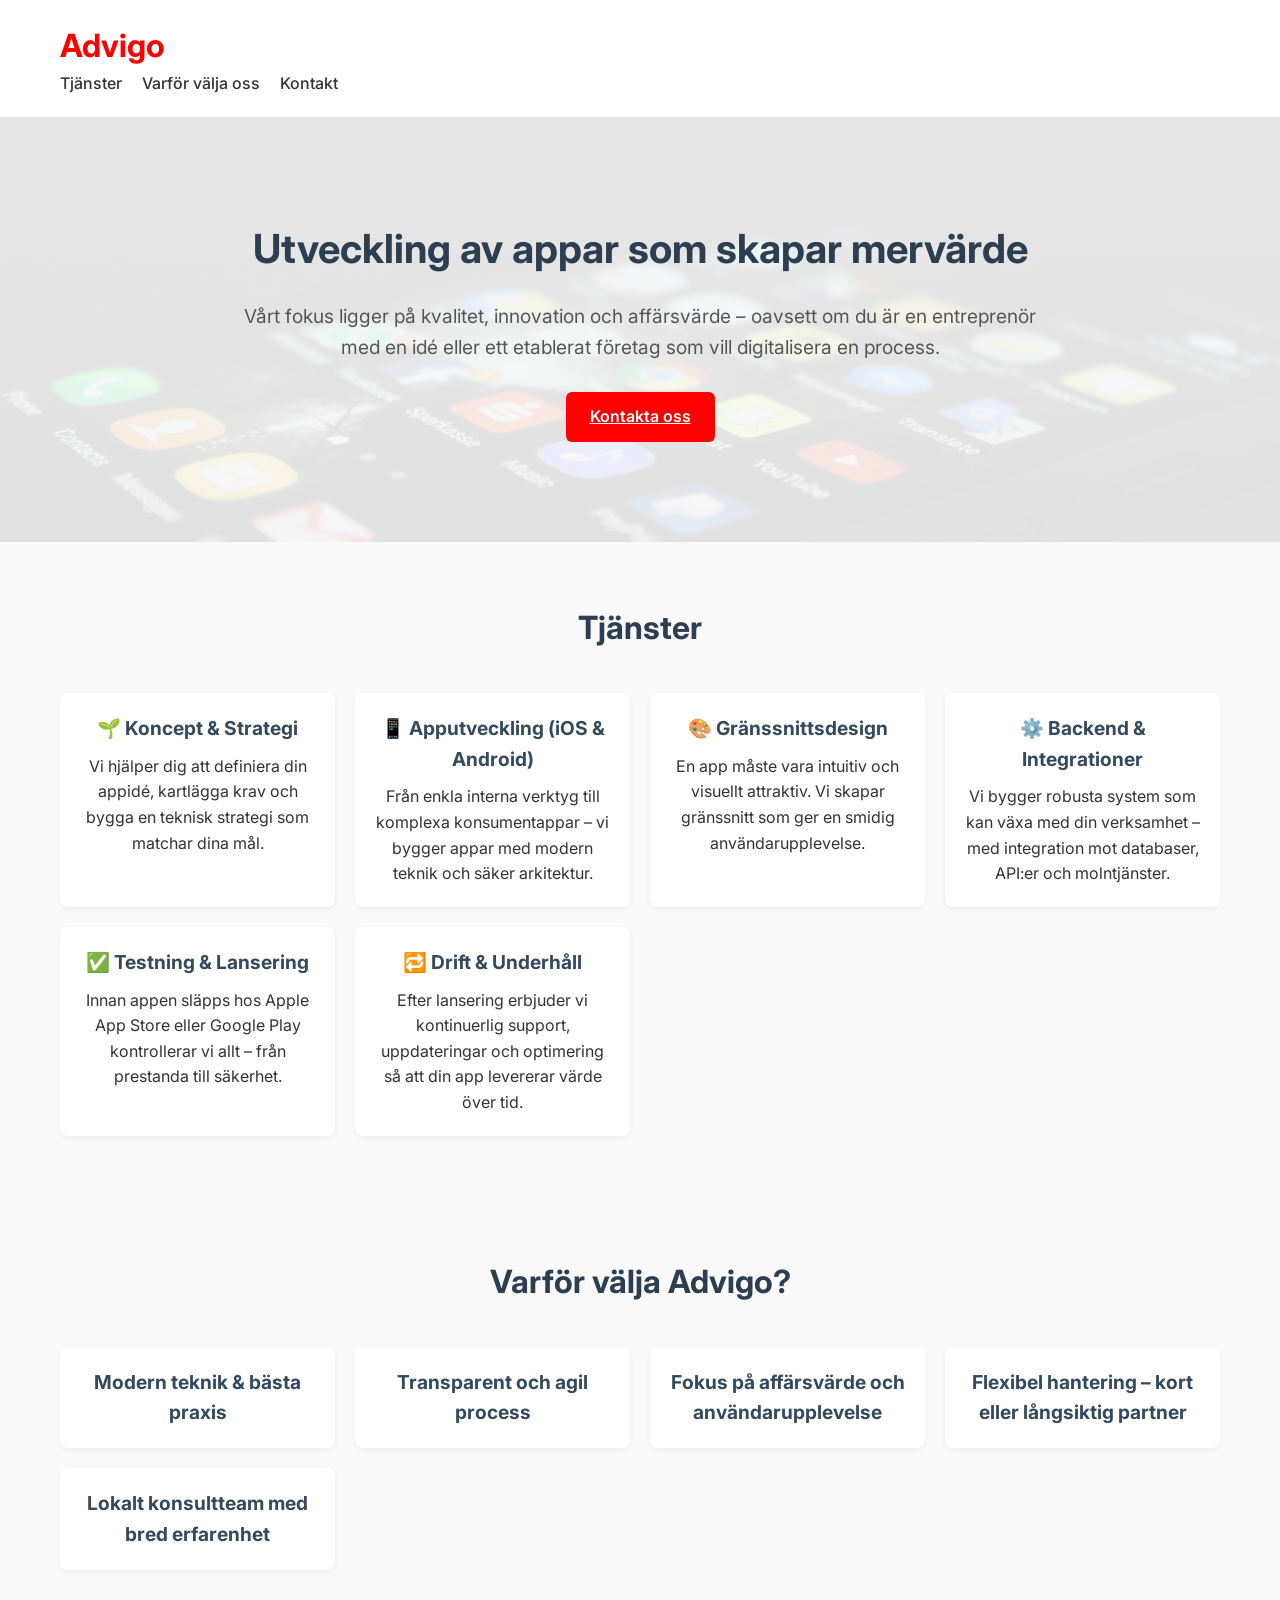
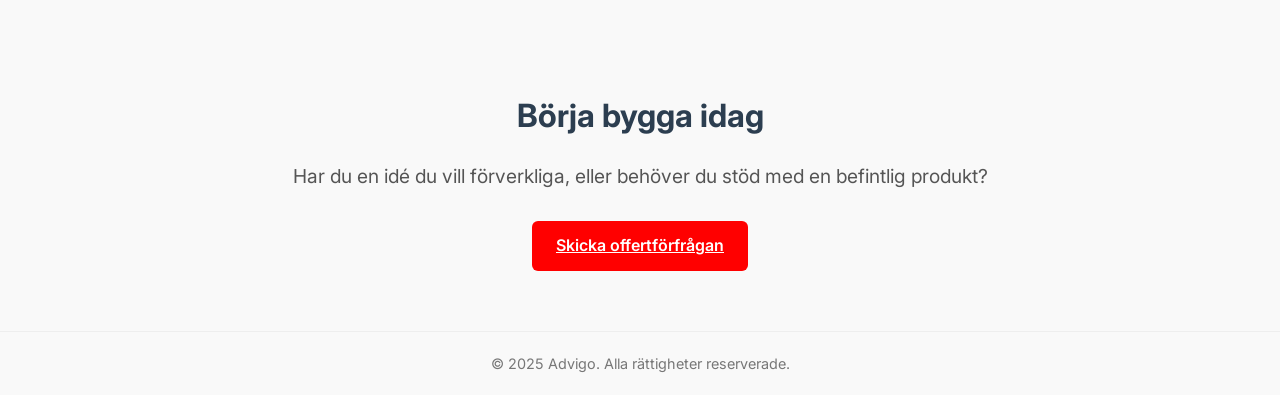
==== index.html @ 5854f1a2 "Update AI chatbot widget URL to production" ====
<!DOCTYPE html>
<html lang="sv">
<head>
  <meta charset="UTF-8" />
  <meta name="viewport" content="width=device-width, initial-scale=1.0"/>
  <title>Advigo - Apptillverkning</title>
  <link rel="stylesheet" href="src/styles.css">
  <link href="https://fonts.googleapis.com/css2?family=Inter:wght@400;600&display=swap" rel="stylesheet">
</head>
<body>

  <!-- Header -->
  <header>
    <div class="container">
      <a href="#" class="logo">Advigo</a> 
      <nav>
        <ul>
          <li><a href="#services">Tjänster</a></li>
          <li><a href="#why-us">Varför välja oss</a></li>
          <li><a href="#contact">Kontakt</a></li>
        </ul>
      </nav>
    </div>
  </header>

    <!-- Hero Section -->
    <section id="hero">
    <div class="container">
        <div class="hero-content">
        <h1>Utveckling av appar som skapar mervärde</h1>
        <p>Vårt fokus ligger på kvalitet, innovation och affärsvärde – oavsett om du är en entreprenör med en idé eller ett etablerat företag som vill digitalisera en process.</p>
        <a href="#contact" class="cta-button">Kontakta oss</a>
        </div>
    </div>
    </section>

  <!-- Services Section -->
  <section id="services">
    <div class="container">
      <h2>Tjänster</h2>
      <div class="service-grid">
        <div class="service-card">
          <h3>🌱 Koncept & Strategi</h3>
          <p>Vi hjälper dig att definiera din appidé, kartlägga krav och bygga en teknisk strategi som matchar dina mål.</p>
        </div>
        <div class="service-card">
          <h3>📱 Apputveckling (iOS & Android)</h3>
          <p>Från enkla interna verktyg till komplexa konsumentappar – vi bygger appar med modern teknik och säker arkitektur.</p>
        </div>
        <div class="service-card">
          <h3>🎨 Gränssnittsdesign</h3>
          <p>En app måste vara intuitiv och visuellt attraktiv. Vi skapar gränssnitt som ger en smidig användarupplevelse.</p>
        </div>
        <div class="service-card">
          <h3>⚙️ Backend & Integrationer</h3>
          <p>Vi bygger robusta system som kan växa med din verksamhet – med integration mot databaser, API:er och molntjänster.</p>
        </div>
        <div class="service-card">
          <h3>✅ Testning & Lansering</h3>
          <p>Innan appen släpps hos Apple App Store eller Google Play kontrollerar vi allt – från prestanda till säkerhet.</p>
        </div>
        <div class="service-card">
          <h3>🔁 Drift & Underhåll</h3>
          <p>Efter lansering erbjuder vi kontinuerlig support, uppdateringar och optimering så att din app levererar värde över tid.</p>
        </div>
      </div>
    </div>
  </section>

  <!-- Why Us Section -->
  <section id="why-us">
    <div class="container">
      <h2>Varför välja Advigo?</h2>
      <div class="reasons-grid">
        <div class="reason-card">
          <h3>Modern teknik & bästa praxis</h3>
        </div>
        <div class="reason-card">
          <h3>Transparent och agil process</h3>
        </div>
        <div class="reason-card">
          <h3>Fokus på affärsvärde och användarupplevelse</h3>
        </div>
        <div class="reason-card">
          <h3>Flexibel hantering – kort eller långsiktig partner</h3>
        </div>
        <div class="reason-card">
          <h3>Lokalt konsultteam med bred erfarenhet</h3>
        </div>
      </div>
    </div>
  </section>

  <!-- Contact Section -->
  <section id="contact">
    <div class="container">
      <h2>Börja bygga idag</h2>
      <p>Har du en idé du vill förverkliga, eller behöver du stöd med en befintlig produkt?</p>
      <a href="mailto:info@advigo.se" class="cta-button">Skicka offertförfrågan</a>
    </div>
  </section>

  <!-- Footer -->
  <footer>
    <div class="container">
      <p>&copy; 2025 Advigo. Alla rättigheter reserverade.</p>
    </div>
  </footer>

  <!-- AI Chatbot -->
  <script src="https://digital-helper-bubble.lovable.app/widget.js" data-chatbot-id="89709801-d86a-4bb1-9119-cc4b8432fe5e"></script>
</body>
</html>
---- src/styles.css ----
/* Allmänna stilar */
* {
  box-sizing: border-box;
  margin: 0;
  padding: 0;
}

body {
  font-family: 'Inter', sans-serif;
  line-height: 1.6;
  background-color: #f9f9f9;
  color: #333;
  font-size: 16px;
}

.container {
  max-width: 1200px;
  margin: 0 auto;
  padding: 0 20px;
}

/* Header */
header {
  background: white;
  padding: 20px 0;
  box-shadow: 0 2px 5px rgba(0, 0, 0, 0.05);
}

.logo {
  font-size: 2rem;
  color: red;
  font-weight: bold;
  text-decoration: none;
}

nav ul {
  list-style: none;
  display: flex;
  gap: 20px;
}

nav li a {
  color: #333;
  text-decoration: none;
  font-weight: 500;
  transition: color 0.3s ease;
}

nav li a:hover {
  color: red;
}

#hero {
  background: linear-gradient(to bottom, rgba(255, 255, 255, 0.9), rgba(249, 249, 249, 0.9)), url('/img/tech-background.jpg');
  background-size: cover;
  background-position: center;
  padding: 100px 0;
  text-align: center;
}

.hero-content {
  max-width: 800px;
  margin: 0 auto;
}

.hero-content h1 {
  font-size: 2.5rem;
  color: #2c3e50;
  margin-bottom: 20px;
}

.hero-content p {
  font-size: 1.2rem;
  color: #555;
  margin-bottom: 30px;
}

.cta-button {
  display: inline-block;
  padding: 12px 24px;
  background: red;
  color: white;
  border: none;
  border-radius: 6px;
  font-size: 1rem;
  font-weight: 600;
  cursor: pointer;
  transition: background 0.3s ease;
}

.cta-button:hover {
  background: #e74c3c;
}

/* Services Section */
#services {
  padding: 60px 0;
  text-align: center;
}

#services h2 {
  font-size: 2rem;
  color: #2c3e50;
  margin-bottom: 40px;
}

.service-grid {
  display: grid;
  grid-template-columns: repeat(auto-fit, minmax(250px, 1fr));
  gap: 20px;
}

.service-card {
  background: white;
  padding: 20px;
  border-radius: 8px;
  box-shadow: 0 2px 5px rgba(0, 0, 0, 0.05);
  transition: transform 0.2s ease;
}

.service-card:hover {
  transform: translateY(-5px);
}

.service-card h3 {
  font-size: 1.2rem;
  color: #34495e;
  margin-bottom: 10px;
}

/* Why Us Section */
#why-us {
  padding: 60px 0;
  text-align: center;
}

#why-us h2 {
  font-size: 2rem;
  color: #2c3e50;
  margin-bottom: 40px;
}

.reasons-grid {
  display: grid;
  grid-template-columns: repeat(auto-fit, minmax(250px, 1fr));
  gap: 20px;
}

.reason-card {
  background: white;
  padding: 20px;
  border-radius: 8px;
  box-shadow: 0 2px 5px rgba(0, 0, 0, 0.05);
}

.reason-card h3 {
  font-size: 1.2rem;
  color: #34495e;
}

/* Contact Section */
#contact {
  background: #f9f9f9;
  padding: 60px 0;
  text-align: center;
}

#contact h2 {
  font-size: 2rem;
  color: #2c3e50;
  margin-bottom: 20px;
}

#contact p {
  font-size: 1.2rem;
  color: #555;
  margin-bottom: 30px;
}

/* Footer */
footer {
  background: #f9f9f9;
  padding: 20px 0;
  text-align: center;
  font-size: 0.9rem;
  color: #777;
  border-top: 1px solid #eee;
}

footer a {
  color: #2980b9;
  text-decoration: none;
  font-weight: 600;
}

footer a:hover {
  color: #2c3e50;
}

/* Responsivitet */
@media (max-width: 768px) {
  header nav ul {
    display: none;
  }

  .hero-content h1 {
    font-size: 2rem;
  }

  .service-grid,
  .reasons-grid {
    grid-template-columns: 1fr;
  }
}
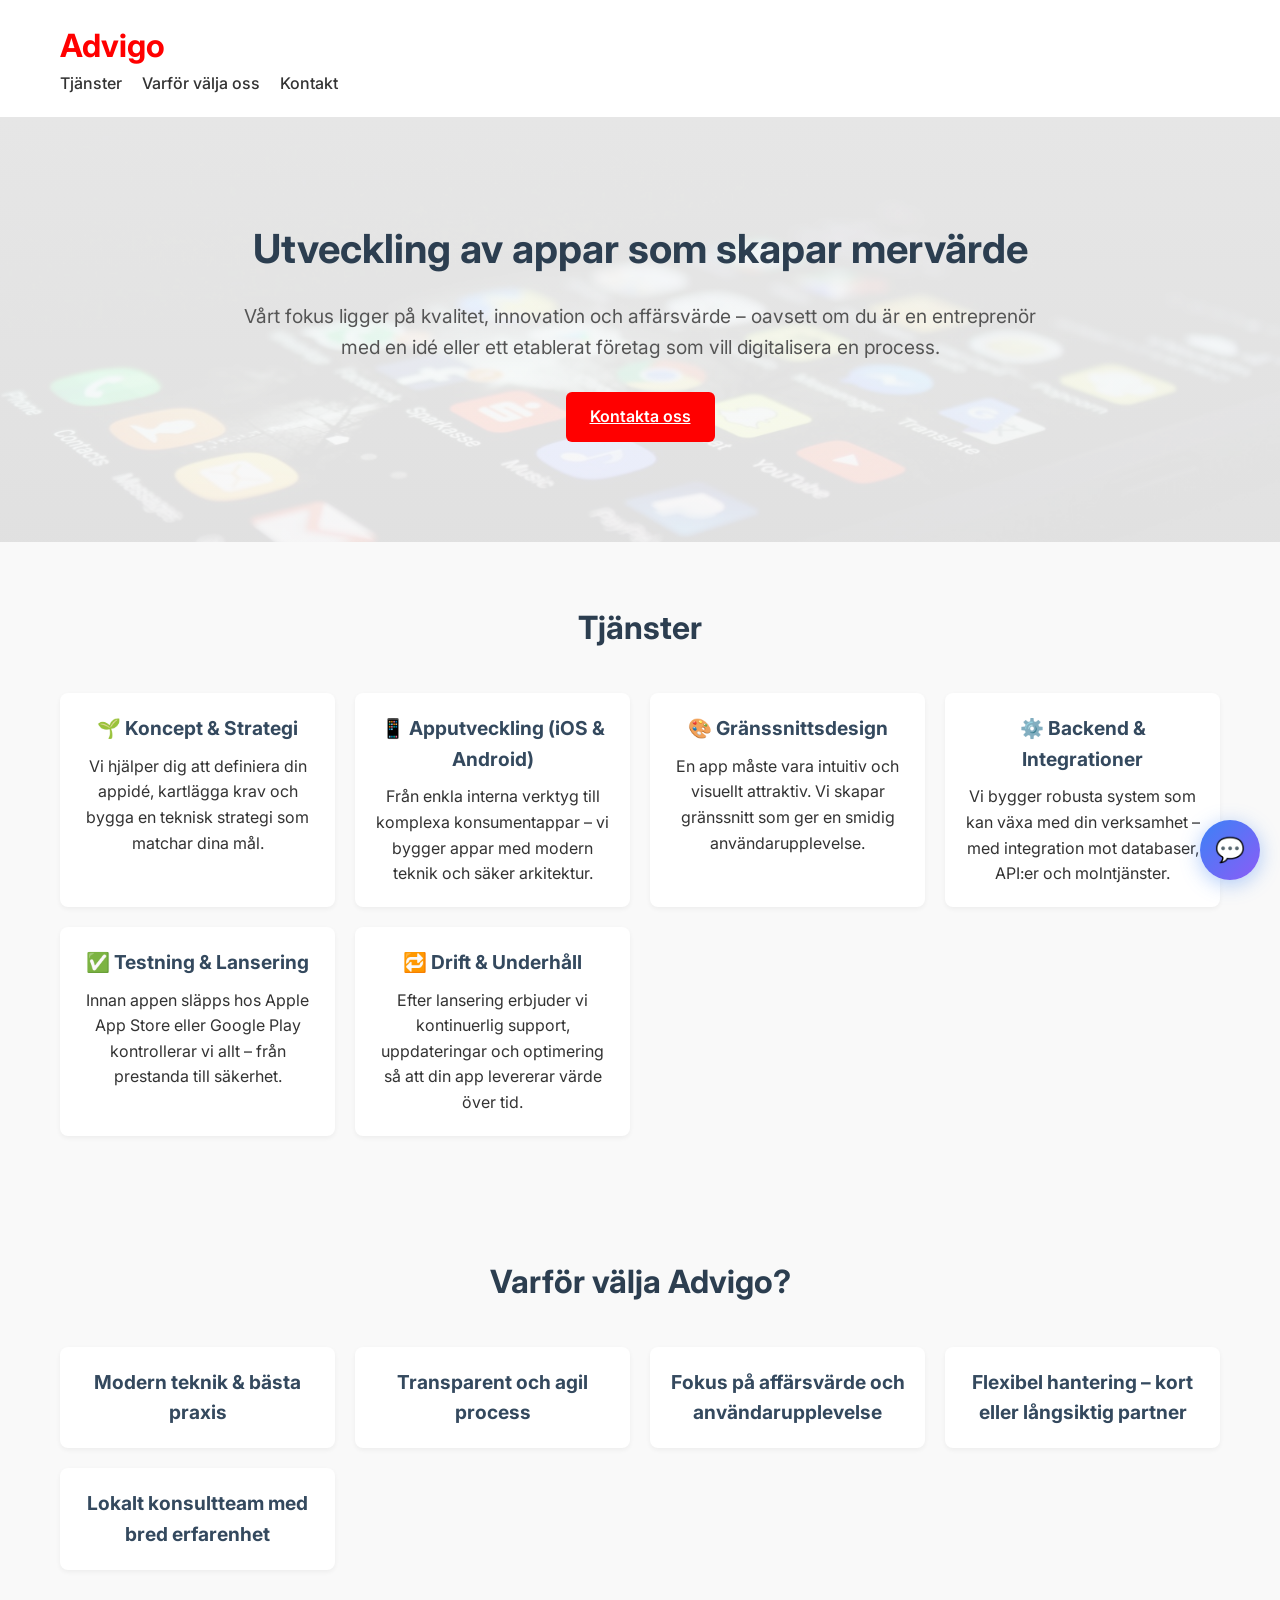
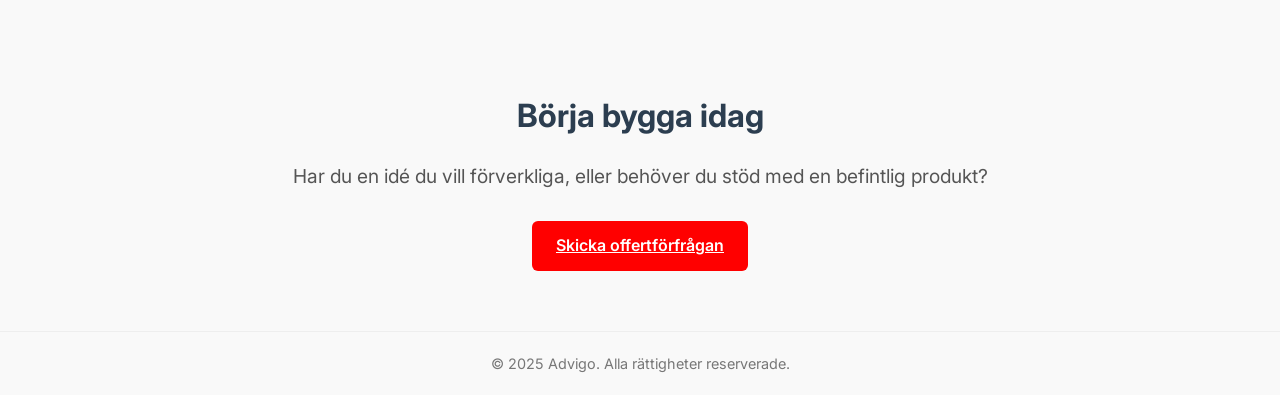
==== commit fe042749: "Add custom AI chatbot bubble with embedded Lovable app" ====
--- a/index.html
+++ b/index.html
@@ -108,6 +108,115 @@
   </footer>
 
   <!-- AI Chatbot -->
-  <script src="https://digital-helper-bubble.lovable.app/widget.js" data-chatbot-id="89709801-d86a-4bb1-9119-cc4b8432fe5e"></script>
+  <div id="chat-bubble">
+    <div id="chat-window">
+      <iframe src="https://digital-helper-bubble.lovable.app/embed" frameborder="0"></iframe>
+    </div>
+    <button id="chat-toggle" aria-label="Öppna chatt">
+      <span class="chat-icon">💬</span>
+      <span class="close-icon">&times;</span>
+    </button>
+  </div>
+
+  <style>
+    #chat-bubble {
+      position: fixed;
+      bottom: 20px;
+      right: 20px;
+      z-index: 1000;
+    }
+
+    #chat-window {
+      position: absolute;
+      bottom: 70px;
+      right: 0;
+      width: 350px;
+      height: 500px;
+      background: white;
+      border-radius: 16px;
+      box-shadow: 0 10px 40px rgba(0,0,0,0.2);
+      overflow: hidden;
+      opacity: 0;
+      visibility: hidden;
+      transform: translateY(20px) scale(0.95);
+      transition: all 0.3s ease;
+    }
+
+    #chat-window.active {
+      opacity: 1;
+      visibility: visible;
+      transform: translateY(0) scale(1);
+    }
+
+    #chat-window iframe {
+      width: 100%;
+      height: 100%;
+      border: none;
+    }
+
+    #chat-toggle {
+      width: 60px;
+      height: 60px;
+      border-radius: 50%;
+      border: none;
+      background: linear-gradient(135deg, #3b82f6, #8b5cf6);
+      color: white;
+      font-size: 24px;
+      cursor: pointer;
+      box-shadow: 0 4px 20px rgba(59, 130, 246, 0.4);
+      transition: all 0.3s ease;
+      display: flex;
+      align-items: center;
+      justify-content: center;
+    }
+
+    #chat-toggle:hover {
+      transform: scale(1.05);
+      box-shadow: 0 6px 30px rgba(59, 130, 246, 0.5);
+    }
+
+    #chat-toggle .close-icon {
+      display: none;
+      font-size: 28px;
+    }
+
+    #chat-toggle.active .chat-icon {
+      display: none;
+    }
+
+    #chat-toggle.active .close-icon {
+      display: block;
+    }
+
+    @media (max-width: 480px) {
+      #chat-window {
+        width: calc(100vw - 40px);
+        height: 60vh;
+        right: 0;
+      }
+    }
+  </style>
+
+  <script>
+    (function() {
+      const toggle = document.getElementById('chat-toggle');
+      const window = document.getElementById('chat-window');
+
+      toggle.addEventListener('click', function() {
+        const isActive = window.classList.toggle('active');
+        toggle.classList.toggle('active');
+        toggle.setAttribute('aria-label', isActive ? 'Stäng chatt' : 'Öppna chatt');
+      });
+
+      // Close on escape key
+      document.addEventListener('keydown', function(e) {
+        if (e.key === 'Escape' && window.classList.contains('active')) {
+          window.classList.remove('active');
+          toggle.classList.remove('active');
+          toggle.setAttribute('aria-label', 'Öppna chatt');
+        }
+      });
+    })();
+  </script>
 </body>
 </html>
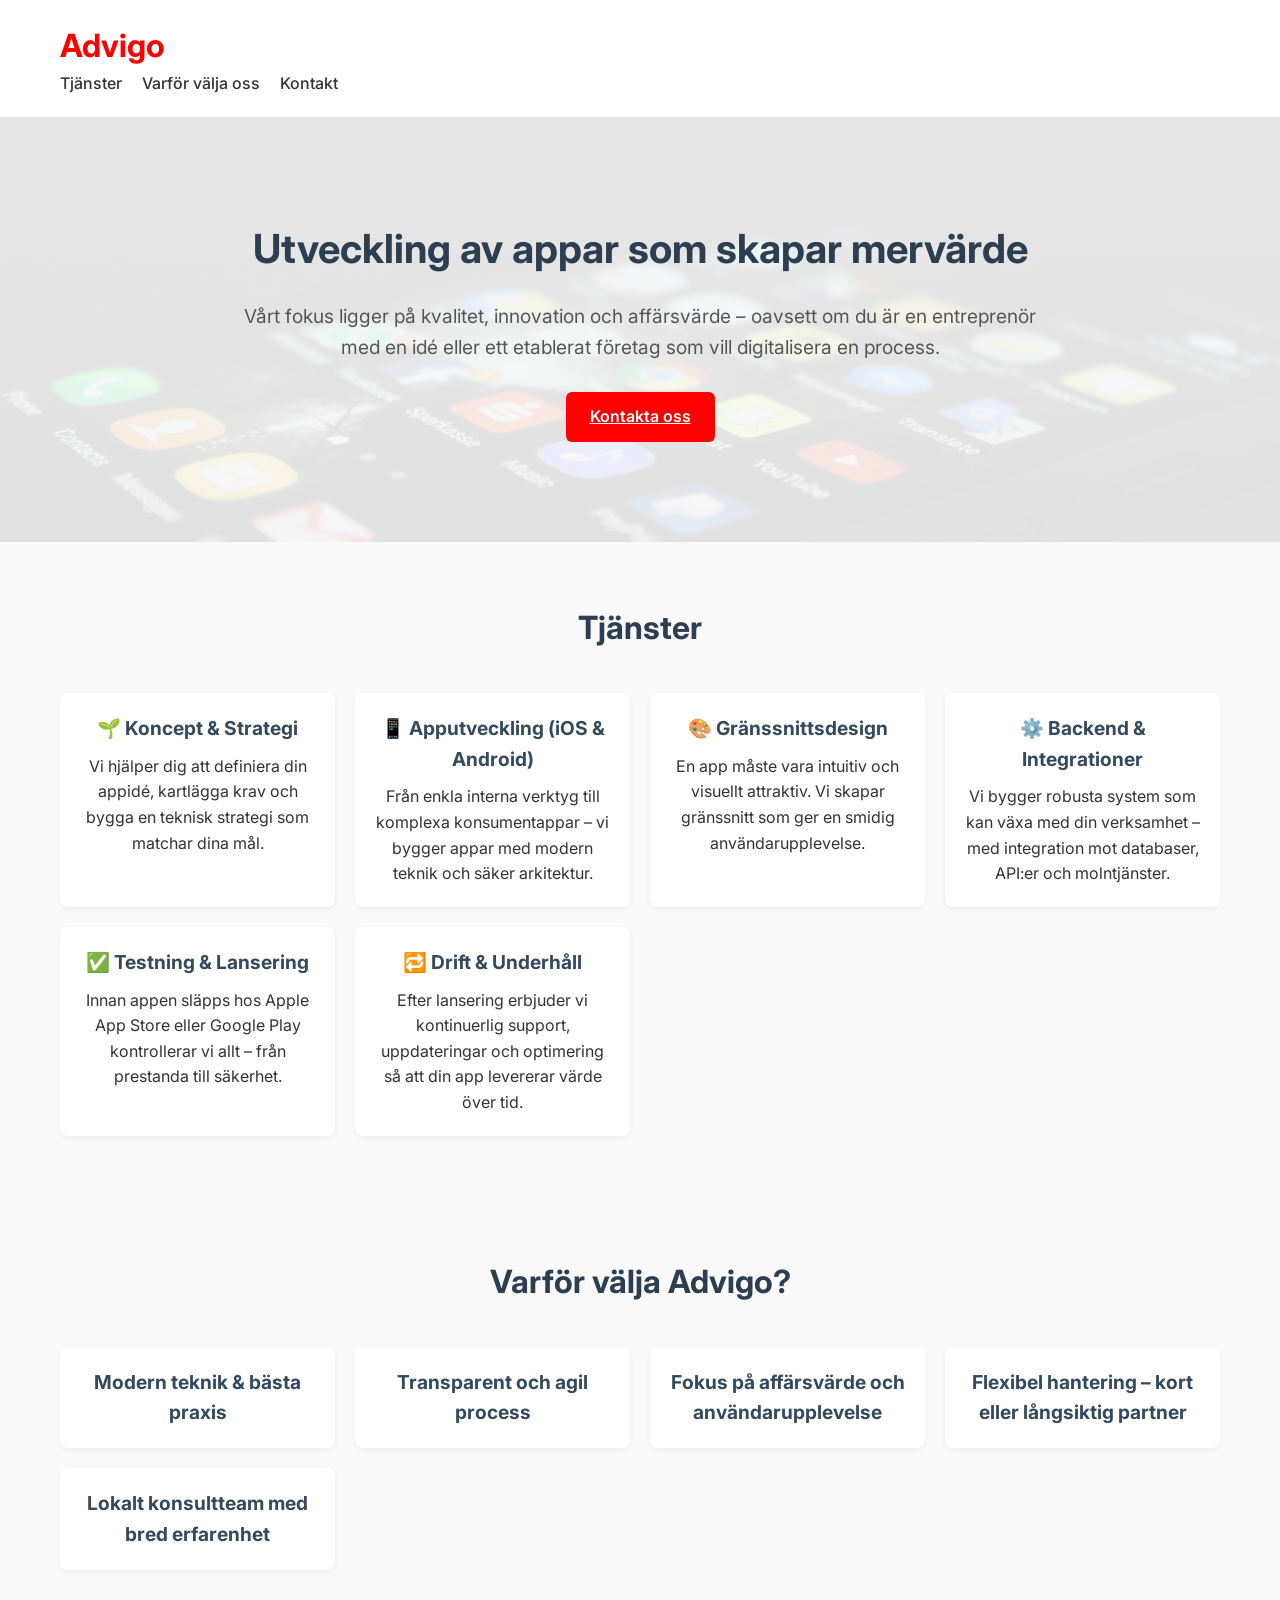
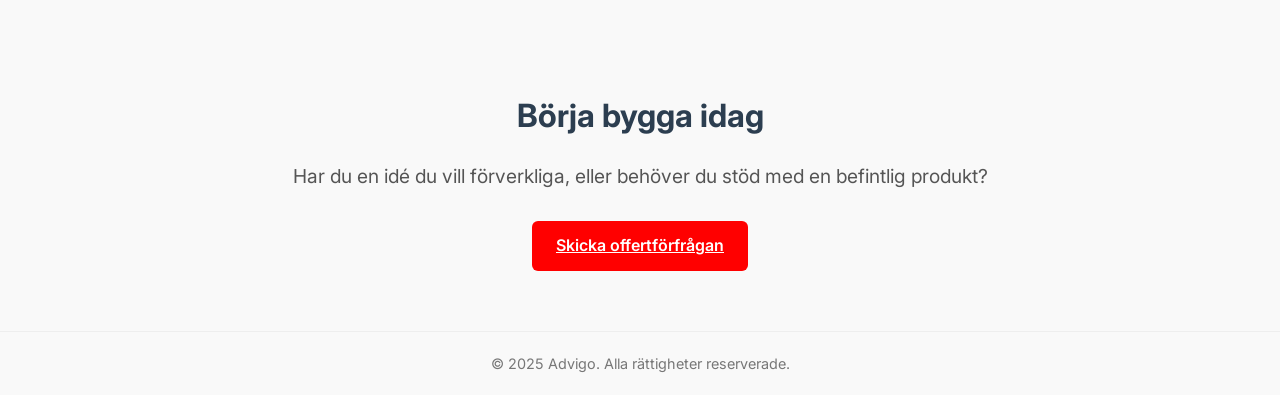
==== commit 4f5362ed: "Switch to official Lovable widget script" ====
--- a/index.html
+++ b/index.html
@@ -108,115 +108,6 @@
   </footer>
 
   <!-- AI Chatbot -->
-  <div id="chat-bubble">
-    <div id="chat-window">
-      <iframe src="https://digital-helper-bubble.lovable.app/embed" frameborder="0"></iframe>
-    </div>
-    <button id="chat-toggle" aria-label="Öppna chatt">
-      <span class="chat-icon">💬</span>
-      <span class="close-icon">&times;</span>
-    </button>
-  </div>
-
-  <style>
-    #chat-bubble {
-      position: fixed;
-      bottom: 20px;
-      right: 20px;
-      z-index: 1000;
-    }
-
-    #chat-window {
-      position: absolute;
-      bottom: 70px;
-      right: 0;
-      width: 350px;
-      height: 500px;
-      background: white;
-      border-radius: 16px;
-      box-shadow: 0 10px 40px rgba(0,0,0,0.2);
-      overflow: hidden;
-      opacity: 0;
-      visibility: hidden;
-      transform: translateY(20px) scale(0.95);
-      transition: all 0.3s ease;
-    }
-
-    #chat-window.active {
-      opacity: 1;
-      visibility: visible;
-      transform: translateY(0) scale(1);
-    }
-
-    #chat-window iframe {
-      width: 100%;
-      height: 100%;
-      border: none;
-    }
-
-    #chat-toggle {
-      width: 60px;
-      height: 60px;
-      border-radius: 50%;
-      border: none;
-      background: linear-gradient(135deg, #3b82f6, #8b5cf6);
-      color: white;
-      font-size: 24px;
-      cursor: pointer;
-      box-shadow: 0 4px 20px rgba(59, 130, 246, 0.4);
-      transition: all 0.3s ease;
-      display: flex;
-      align-items: center;
-      justify-content: center;
-    }
-
-    #chat-toggle:hover {
-      transform: scale(1.05);
-      box-shadow: 0 6px 30px rgba(59, 130, 246, 0.5);
-    }
-
-    #chat-toggle .close-icon {
-      display: none;
-      font-size: 28px;
-    }
-
-    #chat-toggle.active .chat-icon {
-      display: none;
-    }
-
-    #chat-toggle.active .close-icon {
-      display: block;
-    }
-
-    @media (max-width: 480px) {
-      #chat-window {
-        width: calc(100vw - 40px);
-        height: 60vh;
-        right: 0;
-      }
-    }
-  </style>
-
-  <script>
-    (function() {
-      const toggle = document.getElementById('chat-toggle');
-      const window = document.getElementById('chat-window');
-
-      toggle.addEventListener('click', function() {
-        const isActive = window.classList.toggle('active');
-        toggle.classList.toggle('active');
-        toggle.setAttribute('aria-label', isActive ? 'Stäng chatt' : 'Öppna chatt');
-      });
-
-      // Close on escape key
-      document.addEventListener('keydown', function(e) {
-        if (e.key === 'Escape' && window.classList.contains('active')) {
-          window.classList.remove('active');
-          toggle.classList.remove('active');
-          toggle.setAttribute('aria-label', 'Öppna chatt');
-        }
-      });
-    })();
-  </script>
+  <script src="https://digital-helper-bubble.lovable.app/widget.js" data-chatbot-id="89709801-d86a-4bb1-9119-cc4b8432fe5e"></script>
 </body>
 </html>
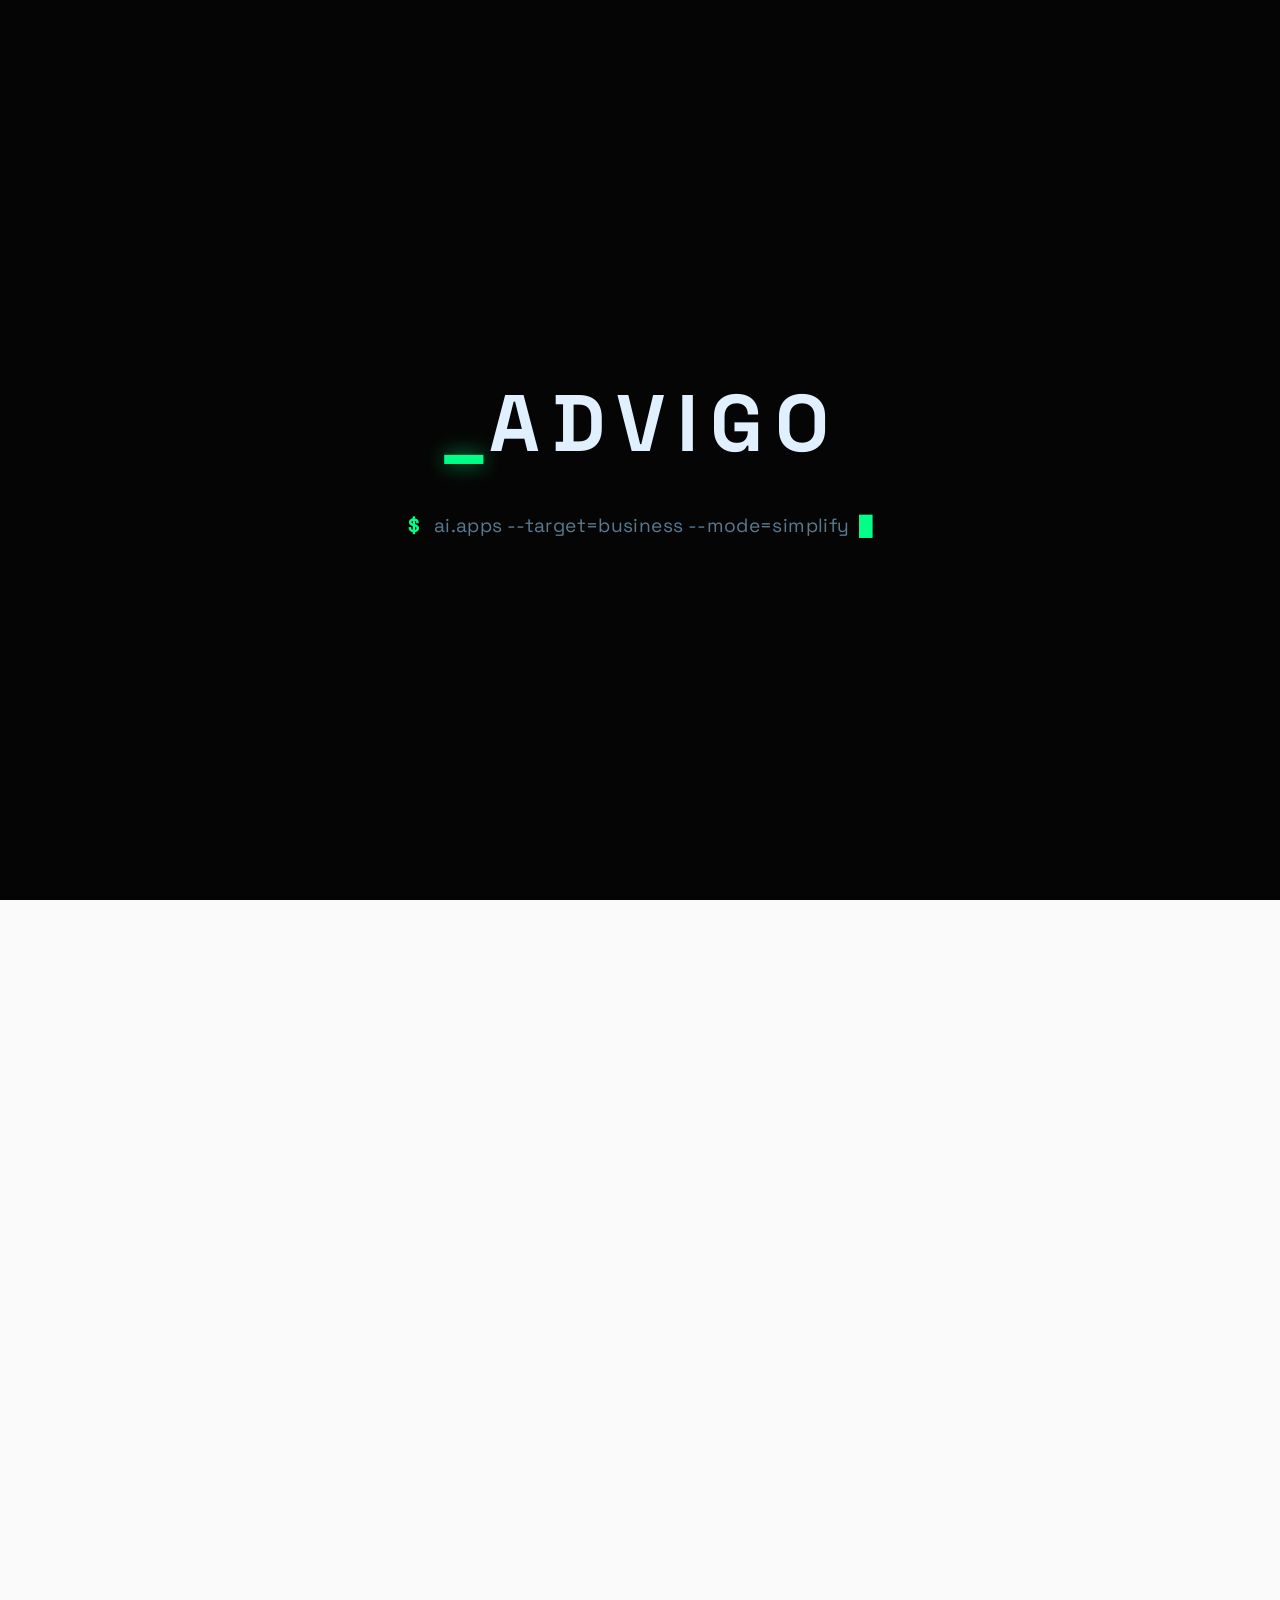
==== commit c697f628: "Update index.html and styles.css, remove tech-background.jpg, add AI customer service image Co-Autho" ====
--- a/index.html
+++ b/index.html
@@ -1,113 +1,262 @@
 <!DOCTYPE html>
 <html lang="sv">
 <head>
-  <meta charset="UTF-8" />
-  <meta name="viewport" content="width=device-width, initial-scale=1.0"/>
-  <title>Advigo - Apptillverkning</title>
-  <link rel="stylesheet" href="src/styles.css">
-  <link href="https://fonts.googleapis.com/css2?family=Inter:wght@400;600&display=swap" rel="stylesheet">
+    <meta charset="UTF-8">
+    <meta name="viewport" content="width=device-width, initial-scale=1.0">
+    <title>ADVIGO — AI-drivna appar som förenklar din vardag</title>
+    <link rel="preconnect" href="https://fonts.googleapis.com">
+    <link rel="preconnect" href="https://fonts.gstatic.com" crossorigin>
+    <link href="https://fonts.googleapis.com/css2?family=Space+Grotesk:wght@300;400;500;600;700&display=swap" rel="stylesheet">
+    <link rel="stylesheet" href="src/styles.css">
 </head>
 <body>
 
-  <!-- Header -->
-  <header>
-    <div class="container">
-      <a href="#" class="logo">Advigo</a> 
-      <nav>
-        <ul>
-          <li><a href="#services">Tjänster</a></li>
-          <li><a href="#why-us">Varför välja oss</a></li>
-          <li><a href="#contact">Kontakt</a></li>
-        </ul>
-      </nav>
-    </div>
-  </header>
-
-    <!-- Hero Section -->
-    <section id="hero">
-    <div class="container">
-        <div class="hero-content">
-        <h1>Utveckling av appar som skapar mervärde</h1>
-        <p>Vårt fokus ligger på kvalitet, innovation och affärsvärde – oavsett om du är en entreprenör med en idé eller ett etablerat företag som vill digitalisera en process.</p>
-        <a href="#contact" class="cta-button">Kontakta oss</a>
+    <!-- INTRO SKÄRM -->
+    <div id="intro">
+        <div id="mouse-glow"></div>
+        <div class="intro-content-wrapper">
+            <div class="intro-content">
+                <div class="logo">
+                    <span class="logo-mark">_</span>
+                    <span class="logo-name">ADVIGO</span>
+                </div>
+                <p class="intro-sub">
+                    <span class="prompt">$</span> ai.apps --target=business --mode=simplify
+                    <span class="cursor">█</span>
+                </p>
+            </div>
         </div>
     </div>
-    </section>
-
-  <!-- Services Section -->
-  <section id="services">
-    <div class="container">
-      <h2>Tjänster</h2>
-      <div class="service-grid">
-        <div class="service-card">
-          <h3>🌱 Koncept & Strategi</h3>
-          <p>Vi hjälper dig att definiera din appidé, kartlägga krav och bygga en teknisk strategi som matchar dina mål.</p>
-        </div>
-        <div class="service-card">
-          <h3>📱 Apputveckling (iOS & Android)</h3>
-          <p>Från enkla interna verktyg till komplexa konsumentappar – vi bygger appar med modern teknik och säker arkitektur.</p>
-        </div>
-        <div class="service-card">
-          <h3>🎨 Gränssnittsdesign</h3>
-          <p>En app måste vara intuitiv och visuellt attraktiv. Vi skapar gränssnitt som ger en smidig användarupplevelse.</p>
-        </div>
-        <div class="service-card">
-          <h3>⚙️ Backend & Integrationer</h3>
-          <p>Vi bygger robusta system som kan växa med din verksamhet – med integration mot databaser, API:er och molntjänster.</p>
-        </div>
-        <div class="service-card">
-          <h3>✅ Testning & Lansering</h3>
-          <p>Innan appen släpps hos Apple App Store eller Google Play kontrollerar vi allt – från prestanda till säkerhet.</p>
-        </div>
-        <div class="service-card">
-          <h3>🔁 Drift & Underhåll</h3>
-          <p>Efter lansering erbjuder vi kontinuerlig support, uppdateringar och optimering så att din app levererar värde över tid.</p>
-        </div>
-      </div>
+
+    <!-- MAIN CONTENT -->
+    <div id="main-content">
+        
+        <nav>
+            <div class="nav-logo">
+                <span class="logo-mark">_</span>
+                <span class="logo-name">ADVIGO</span>
+            </div>
+            <ul class="nav-links">
+                <li><a href="#appar">Våra appar</a></li>
+                <li><a href="#ai">AI-lösningar</a></li>
+                <li><a href="#kontakt" class="nav-cta">Boka demo</a></li>
+            </ul>
+        </nav>
+
+        <!-- HERO -->
+        <header class="hero">
+            <div class="hero-top">
+                <h1>AI-drivna verktyg som <br><span class="text-accent">förenklar din företagardag.</span></h1>
+                <p class="hero-desc">Sluta spendera tid på administration. Låt våra smarta appar sköta fakturering, bokföring och kundtjänst – så att du kan fokusera på att växa.</p>
+            </div>
+
+            <!-- SLIDER -->
+            <div class="hero-slider">
+                <div class="hero-slider-track">
+                    <!-- Slide 1: Fakturering/Ekonomi -->
+                    <div class="hero-slide slide-1">
+                        <div class="slide-bg"></div>
+                        <div class="slide-content">
+                            <h2>Automatisk fakturering & bokföring</h2>
+                            <p>Skicka fakturor på sekunder och låt AI:n sköta bokföringen. Allt integrerat och alltid uppdaterat.</p>
+                            <a href="https://fakturex.se" target="_blank" class="slide-btn-action">Utforska Fakturex</a>
+                        </div>
+                    </div>
+                    <!-- Slide 2: Tid -->
+                    <div class="hero-slide slide-2">
+                        <div class="slide-bg"></div>
+                        <div class="slide-content">
+                            <h2>Smart tidsredovisning</h2>
+                            <p>Spåra tid automatiskt och koppla direkt till lönesystem och fakturering. Inga mer manuella tidrapporter.</p>
+                            <a href="https://fakturex.se" target="_blank" class="slide-btn-action">Se hur det fungerar</a>
+                        </div>
+                    </div>
+                    <!-- Slide 3: AI Kundtjänst -->
+                    <div class="hero-slide slide-3">
+                        <div class="slide-bg"></div>
+                        <div class="slide-content">
+                            <h2>Din nya AI-kundtjänst</h2>
+                            <p>Vår senaste produkt hanterar ärenden på hemsidan, via mail och telefon dygnet runt. Upplevd som en riktig människa.</p>
+                            <a href="https://tralira.com" target="_blank" class="slide-btn-action">Läs mer om Tralira</a>
+                        </div>
+                    </div>
+                </div>
+                <div class="slider-controls">
+                    <button class="slider-arrow prev">&#8249;</button>
+                    <button class="slider-arrow next">&#8250;</button>
+                </div>
+                <div class="slider-dots">
+                    <button class="dot active" data-index="0"></button>
+                    <button class="dot" data-index="1"></button>
+                    <button class="dot" data-index="2"></button>
+                </div>
+            </div>
+        </header>
+
+        <!-- VÅRA APPAR -->
+        <section id="appar" class="section section-alt">
+            <div class="container">
+                <p class="section-label">Våra plattformar</p>
+                <h2 class="section-title">Verktygen som bygger ditt företag</h2>
+                <div class="apps-grid">
+                    
+                    <!-- App 1: Fakturex -->
+                    <a href="https://fakturex.se" target="_blank" class="app-card">
+                        <div class="app-icon">
+                            <svg viewBox="0 0 24 24"><path d="M14 2H6a2 2 0 0 0-2 2v16a2 2 0 0 0 2 2h12a2 2 0 0 0 2-2V8z"></path><polyline points="14 2 14 8 20 8"></polyline><line x1="16" y1="13" x2="8" y2="13"></line><line x1="16" y1="17" x2="8" y2="17"></line><polyline points="10 9 9 9 8 9"></polyline></svg>
+                        </div>
+                        <span class="app-tag">Ekonomi</span>
+                        <h3>Fakturex</h3>
+                        <p>Smart fakturering och löpande bokföring som håller sig själv uppdaterad.</p>
+                    </a>
+
+                    <!-- App 2: Tidredovisning -->
+                    <a href="https://fakturex.se" target="_blank" class="app-card">
+                        <div class="app-icon">
+                            <svg viewBox="0 0 24 24"><circle cx="12" cy="12" r="10"></circle><polyline points="12 6 12 12 16 14"></polyline></svg>
+                        </div>
+                        <span class="app-tag">Produktivitet</span>
+                        <h3>Tidredovisning</h3>
+                        <p>AI-driven tidsredovisning som förstår vad du gör och loggar det automatiskt.</p>
+                    </a>
+
+                    <!-- App 3: Bokföring -->
+                    <a href="https://fakturex.se" target="_blank" class="app-card">
+                        <div class="app-icon">
+                            <svg viewBox="0 0 24 24"><rect x="2" y="3" width="20" height="14" rx="2" ry="2"></rect><line x1="8" y1="21" x2="16" y2="21"></line><line x1="12" y1="17" x2="12" y2="21"></line></svg>
+                        </div>
+                        <span class="app-tag">Redovisning</span>
+                        <h3>Bokföring</h3>
+                        <p>Hela bokföringen i din ficka. Klickvänliga gränssnitt för icke-ekonomer.</p>
+                    </a>
+
+                    <!-- App 4: Tralira -->
+                    <a href="https://tralira.com" target="_blank" class="app-card">
+                        <div class="app-icon" style="background: #eff6ff;">
+                            <svg viewBox="0 0 24 24" style="stroke: #2563eb;"><path d="M21 15a2 2 0 0 1-2 2H7l-4 4V5a2 2 0 0 1 2-2h14a2 2 0 0 1 2 2z"></path><path d="M8 10h.01"></path><path d="M12 10h.01"></path><path d="M16 10h.01"></path></svg>
+                        </div>
+                        <span class="app-tag" style="color: #2563eb; background: #eff6ff;">Nyhet</span>
+                        <h3>Tralira</h3>
+                        <p>Din AI-kundtjänst. Hanterar hemsida, mail och telefon dygnet runt.</p>
+                    </a>
+
+                </div>
+            </div>
+        </section>
+
+        <!-- AI FOKUS -->
+        <section id="ai" class="section">
+            <div class="container features-grid">
+                <div class="feature-text">
+                    <p class="section-label" style="text-align: left;">Varför AI?</p>
+                    <h2 class="section-title" style="text-align: left;">Teknik som jobbar när du sover</h2>
+                    <p>Våra appar är inte bara digitala blanketter. De är tränade på hundratusentals företagsflöden. De lär sig dina mönster, föreslår åtgärder och tar hand om repetitiva uppgifter så att du kan fokusera på din kärnverksamhet.</p>
+                    <p>Med ADVIGO växer er kapacitet i takt med företaget. Våra AI-verktyg avlastar teamet från repetitiva uppgifter så att ni kan fokusera på det ni är bäst på – utan att behöva bygga en stor administrativ organisation.</p>
+                    <a href="#kontakt" class="btn btn-primary">Prata med en AI-specialist</a>
+                </div>
+                <div class="feature-visual">
+                    <a href="https://tralira.com" target="_blank">
+                        <img src="/img/Your AI customer service.png" alt="Tralira - Your AI customer service" style="max-width: 100%; border-radius: 8px;">
+                    </a>
+                </div>
+            </div>
+        </section>
+
+        <!-- KONTAKT -->
+        <section id="kontakt" class="section section-dark">
+            <div class="container contact-grid">
+                <div class="contact-info">
+                    <p class="section-label">Kom igång</p>
+                    <h2 class="section-title">Redo att effektivisera?</h2>
+                    <p>Boka en 15-minuters demo så visar vi hur våra appar kan spara er tid och pengar från dag ett.</p>
+                    <ul class="contact-details">
+                        <li>info@advigo.se</li>
+                        <li>Örebro, Sverige</li>
+                    </ul>
+                </div>
+                <form class="contact-form" onsubmit="event.preventDefault(); this.querySelector('button').textContent = 'Tack! Vi hör av oss.'; this.querySelector('button').style.background = 'white';">
+                    <input type="text" placeholder="Ditt namn" required>
+                    <input type="email" placeholder="Din e-post" required>
+                    <textarea placeholder="Vilken app är du mest intresserad av?" rows="4" required></textarea>
+                    <button type="submit" class="btn btn-primary" style="width:100%; text-align:center;">Boka demo</button>
+                </form>
+            </div>
+        </section>
+
+        <footer class="footer">
+            <div class="container footer-inner">
+                <span class="footer-logo"><span class="logo-mark">_</span>ADVIGO</span>
+                <span class="footer-copy">&copy; 2025 ADVIGO. Alla rättigheter reserverade.</span>
+            </div>
+        </footer>
     </div>
-  </section>
-
-  <!-- Why Us Section -->
-  <section id="why-us">
-    <div class="container">
-      <h2>Varför välja Advigo?</h2>
-      <div class="reasons-grid">
-        <div class="reason-card">
-          <h3>Modern teknik & bästa praxis</h3>
-        </div>
-        <div class="reason-card">
-          <h3>Transparent och agil process</h3>
-        </div>
-        <div class="reason-card">
-          <h3>Fokus på affärsvärde och användarupplevelse</h3>
-        </div>
-        <div class="reason-card">
-          <h3>Flexibel hantering – kort eller långsiktig partner</h3>
-        </div>
-        <div class="reason-card">
-          <h3>Lokalt konsultteam med bred erfarenhet</h3>
-        </div>
-      </div>
-    </div>
-  </section>
-
-  <!-- Contact Section -->
-  <section id="contact">
-    <div class="container">
-      <h2>Börja bygga idag</h2>
-      <p>Har du en idé du vill förverkliga, eller behöver du stöd med en befintlig produkt?</p>
-      <a href="mailto:info@advigo.se" class="cta-button">Skicka offertförfrågan</a>
-    </div>
-  </section>
-
-  <!-- Footer -->
-  <footer>
-    <div class="container">
-      <p>&copy; 2025 Advigo. Alla rättigheter reserverade.</p>
-    </div>
-  </footer>
-
-  <!-- AI Chatbot -->
-  <script src="https://digital-helper-bubble.lovable.app/widget.js" data-chatbot-id="89709801-d86a-4bb1-9119-cc4b8432fe5e"></script>
+
+    <!-- SCRIPTS -->
+    <script>
+        // --- INTRO LOGIC ---
+        const intro = document.getElementById('intro');
+        const mainContent = document.getElementById('main-content');
+        const mouseGlow = document.getElementById('mouse-glow');
+        const introWrapper = document.querySelector('.intro-content-wrapper');
+
+        intro.addEventListener('mousemove', (e) => {
+            mouseGlow.style.left = e.clientX + 'px';
+            mouseGlow.style.top = e.clientY + 'px';
+            mouseGlow.style.opacity = '1';
+
+            const rect = intro.getBoundingClientRect();
+            const offsetX = (e.clientX - rect.width / 2) / rect.width;
+            const offsetY = (e.clientY - rect.height / 2) / rect.height;
+            introWrapper.style.transform = `translate(${offsetX * 20}px, ${offsetY * 20}px)`;
+        });
+
+        intro.addEventListener('mouseleave', () => {
+            mouseGlow.style.opacity = '0';
+            introWrapper.style.transform = 'translate(0px, 0px)';
+        });
+
+        intro.addEventListener('click', () => {
+            intro.classList.add('hidden');
+            setTimeout(() => {
+                intro.style.display = 'none';
+                mainContent.classList.add('visible');
+            }, 800);
+        });
+
+        // --- SLIDER LOGIC ---
+        const track = document.querySelector('.hero-slider-track');
+        const slides = document.querySelectorAll('.hero-slide');
+        const dots = document.querySelectorAll('.dot');
+        const prevBtn = document.querySelector('.prev');
+        const nextBtn = document.querySelector('.next');
+        let currentSlide = 0;
+        let slideInterval;
+
+        function goToSlide(index) {
+            currentSlide = index;
+            track.style.transform = `translateX(-${currentSlide * 100}%)`;
+            dots.forEach((dot, i) => dot.classList.toggle('active', i === currentSlide));
+        }
+
+        function nextSlide() { goToSlide((currentSlide + 1) % slides.length); }
+        function prevSlide() { goToSlide((currentSlide - 1 + slides.length) % slides.length); }
+
+        function startAutoplay() { slideInterval = setInterval(nextSlide, 5000); }
+        function stopAutoplay() { clearInterval(slideInterval); }
+
+        nextBtn.addEventListener('click', () => { stopAutoplay(); nextSlide(); startAutoplay(); });
+        prevBtn.addEventListener('click', () => { stopAutoplay(); prevSlide(); startAutoplay(); });
+        
+        dots.forEach(dot => {
+            dot.addEventListener('click', (e) => {
+                stopAutoplay();
+                goToSlide(parseInt(e.target.dataset.index));
+                startAutoplay();
+            });
+        });
+
+        startAutoplay();
+    </script>
+    <script src="https://digital-helper-bubble.lovable.app/widget.js" data-chatbot-id="89709801-d86a-4bb1-9119-cc4b8432fe5e"></script>
 </body>
 </html>
--- a/src/styles.css
+++ b/src/styles.css
@@ -1,214 +1,178 @@
-/* Allmänna stilar */
-* {
-  box-sizing: border-box;
-  margin: 0;
-  padding: 0;
-}
-
-body {
-  font-family: 'Inter', sans-serif;
-  line-height: 1.6;
-  background-color: #f9f9f9;
-  color: #333;
-  font-size: 16px;
-}
-
-.container {
-  max-width: 1200px;
-  margin: 0 auto;
-  padding: 0 20px;
-}
-
-/* Header */
-header {
-  background: white;
-  padding: 20px 0;
-  box-shadow: 0 2px 5px rgba(0, 0, 0, 0.05);
-}
-
-.logo {
-  font-size: 2rem;
-  color: red;
-  font-weight: bold;
-  text-decoration: none;
-}
-
-nav ul {
-  list-style: none;
-  display: flex;
-  gap: 20px;
-}
-
-nav li a {
-  color: #333;
-  text-decoration: none;
-  font-weight: 500;
-  transition: color 0.3s ease;
-}
-
-nav li a:hover {
-  color: red;
-}
-
-#hero {
-  background: linear-gradient(to bottom, rgba(255, 255, 255, 0.9), rgba(249, 249, 249, 0.9)), url('/img/tech-background.jpg');
-  background-size: cover;
-  background-position: center;
-  padding: 100px 0;
-  text-align: center;
-}
-
-.hero-content {
-  max-width: 800px;
-  margin: 0 auto;
-}
-
-.hero-content h1 {
-  font-size: 2.5rem;
-  color: #2c3e50;
-  margin-bottom: 20px;
-}
-
-.hero-content p {
-  font-size: 1.2rem;
-  color: #555;
-  margin-bottom: 30px;
-}
-
-.cta-button {
-  display: inline-block;
-  padding: 12px 24px;
-  background: red;
-  color: white;
-  border: none;
-  border-radius: 6px;
-  font-size: 1rem;
-  font-weight: 600;
-  cursor: pointer;
-  transition: background 0.3s ease;
-}
-
-.cta-button:hover {
-  background: #e74c3c;
-}
-
-/* Services Section */
-#services {
-  padding: 60px 0;
-  text-align: center;
-}
-
-#services h2 {
-  font-size: 2rem;
-  color: #2c3e50;
-  margin-bottom: 40px;
-}
-
-.service-grid {
-  display: grid;
-  grid-template-columns: repeat(auto-fit, minmax(250px, 1fr));
-  gap: 20px;
-}
-
-.service-card {
-  background: white;
-  padding: 20px;
-  border-radius: 8px;
-  box-shadow: 0 2px 5px rgba(0, 0, 0, 0.05);
-  transition: transform 0.2s ease;
-}
-
-.service-card:hover {
-  transform: translateY(-5px);
-}
-
-.service-card h3 {
-  font-size: 1.2rem;
-  color: #34495e;
-  margin-bottom: 10px;
-}
-
-/* Why Us Section */
-#why-us {
-  padding: 60px 0;
-  text-align: center;
-}
-
-#why-us h2 {
-  font-size: 2rem;
-  color: #2c3e50;
-  margin-bottom: 40px;
-}
-
-.reasons-grid {
-  display: grid;
-  grid-template-columns: repeat(auto-fit, minmax(250px, 1fr));
-  gap: 20px;
-}
-
-.reason-card {
-  background: white;
-  padding: 20px;
-  border-radius: 8px;
-  box-shadow: 0 2px 5px rgba(0, 0, 0, 0.05);
-}
-
-.reason-card h3 {
-  font-size: 1.2rem;
-  color: #34495e;
-}
-
-/* Contact Section */
-#contact {
-  background: #f9f9f9;
-  padding: 60px 0;
-  text-align: center;
-}
-
-#contact h2 {
-  font-size: 2rem;
-  color: #2c3e50;
-  margin-bottom: 20px;
-}
-
-#contact p {
-  font-size: 1.2rem;
-  color: #555;
-  margin-bottom: 30px;
-}
-
-/* Footer */
-footer {
-  background: #f9f9f9;
-  padding: 20px 0;
-  text-align: center;
-  font-size: 0.9rem;
-  color: #777;
-  border-top: 1px solid #eee;
-}
-
-footer a {
-  color: #2980b9;
-  text-decoration: none;
-  font-weight: 600;
-}
-
-footer a:hover {
-  color: #2c3e50;
-}
-
-/* Responsivitet */
-@media (max-width: 768px) {
-  header nav ul {
-    display: none;
-  }
-
-  .hero-content h1 {
-    font-size: 2rem;
-  }
-
-  .service-grid,
-  .reasons-grid {
-    grid-template-columns: 1fr;
-  }
-}+:root {
+    --bg-dark: #050505;
+    --bg-light: #FAFAFA;
+    --bg-white: #FFFFFF;
+    --text-dark: #111111;
+    --text-muted: #555555;
+    --text-light: #888888;
+    --accent: #00FF88;
+    --accent-dark: #00884A;
+    --border-light: #E0E0E0;
+    --font: 'Space Grotesk', sans-serif;
+}
+
+*, *::before, *::after { margin: 0; padding: 0; box-sizing: border-box; }
+html { scroll-behavior: smooth; }
+body {
+    font-family: var(--font);
+    background-color: var(--bg-light);
+    color: var(--text-dark);
+    line-height: 1.6;
+    overflow-x: hidden;
+    -webkit-font-smoothing: antialiased;
+}
+img { max-width: 100%; height: auto; display: block; }
+a { text-decoration: none; color: inherit; }
+ul { list-style: none; }
+.container { max-width: 1200px; margin: 0 auto; padding: 0 2rem; }
+
+/* INTRO */
+#intro {
+    position: fixed; top: 0; left: 0; width: 100vw; height: 100vh;
+    background-color: var(--bg-dark); z-index: 1000;
+    display: flex; align-items: center; justify-content: center;
+    cursor: pointer; transition: opacity 0.8s ease, visibility 0.8s ease; overflow: hidden;
+}
+#intro.hidden { opacity: 0; visibility: hidden; pointer-events: none; }
+#mouse-glow {
+    position: absolute; width: 800px; height: 800px; border-radius: 50%;
+    background: radial-gradient(circle, rgba(0, 255, 136, 0.07) 0%, rgba(0, 255, 136, 0) 70%);
+    pointer-events: none; transform: translate(-50%, -50%); z-index: 1; opacity: 0; transition: opacity 0.4s ease;
+}
+.intro-content-wrapper {
+    position: relative; z-index: 2; text-align: center;
+    transition: transform 0.15s ease-out; will-change: transform;
+}
+.logo { display: inline-flex; align-items: baseline; gap: 0; margin-bottom: 1.5rem; }
+.logo-mark {
+    font-family: var(--font); font-weight: 700; color: var(--accent);
+    text-shadow: 0 0 20px rgba(0, 255, 136, 0.6), 0 0 60px rgba(0, 255, 136, 0.2);
+}
+.logo-name { font-family: var(--font); font-weight: 700; color: #E0F0FF; letter-spacing: 0.15em; font-size: 1em; }
+.intro-content .logo-mark, .intro-content .logo-name { font-size: 5rem; }
+.intro-sub { font-family: var(--font); font-size: 1.2rem; color: #5A7A90; letter-spacing: 0.02em; }
+.intro-sub .prompt { color: var(--accent); font-weight: 700; margin-right: 0.5rem; }
+.intro-sub .cursor { color: var(--accent); animation: blink 1s step-end infinite; margin-left: 4px; }
+@keyframes blink { 50% { opacity: 0; } }
+
+/* MAIN CONTENT */
+#main-content {
+    opacity: 0; transform: translateY(20px);
+    transition: opacity 0.8s ease 0.2s, transform 0.8s ease 0.2s;
+    pointer-events: none; background-color: var(--bg-light); min-height: 100vh;
+}
+#main-content.visible { opacity: 1; transform: translateY(0); pointer-events: all; }
+
+/* NAV */
+nav {
+    position: sticky; top: 0; background: rgba(250, 250, 250, 0.9);
+    backdrop-filter: blur(10px); border-bottom: 1px solid var(--border-light);
+    padding: 1rem 2rem; display: flex; align-items: center; justify-content: space-between; z-index: 100;
+}
+.nav-logo .logo-mark { color: var(--accent-dark); text-shadow: none; font-size: 1.5rem; }
+.nav-logo .logo-name { color: var(--text-dark); font-size: 1.5rem; }
+.nav-links { display: flex; align-items: center; gap: 2rem; }
+.nav-links a { font-size: 0.9rem; font-weight: 500; color: var(--text-muted); transition: color 0.3s; }
+.nav-links a:hover { color: var(--text-dark); }
+.nav-cta { background: var(--text-dark) !important; color: var(--bg-white) !important; padding: 0.5rem 1.2rem; border-radius: 4px; font-weight: 600 !important; }
+.nav-cta:hover { background: var(--accent-dark) !important; color: white !important; }
+
+/* HERO SECTION */
+.hero { padding: 4rem 0 6rem 0; }
+.hero-top { text-align: center; margin-bottom: 3rem; }
+.hero h1 { font-size: 3.5rem; font-weight: 700; line-height: 1.1; letter-spacing: -0.03em; margin-bottom: 1.5rem; }
+.text-accent { color: var(--accent-dark); }
+.hero-desc { font-size: 1.1rem; color: var(--text-muted); max-width: 600px; margin: 0 auto 2rem auto; }
+
+/* SLIDER */
+.hero-slider { width: 100%; position: relative; overflow: hidden; border-radius: 12px; box-shadow: 0 20px 40px rgba(0,0,0,0.08); background: #fff; border: 1px solid var(--border-light); }
+.hero-slider-track { display: flex; transition: transform 0.6s cubic-bezier(0.25, 0.1, 0.25, 1); height: 450px; }
+.hero-slide { min-width: 100%; display: flex; align-items: center; justify-content: center; padding: 4rem; box-sizing: border-box; position: relative; }
+.slide-content { max-width: 600px; color: white; z-index: 2; }
+.slide-content h2 { font-size: 2.5rem; margin-bottom: 1rem; font-weight: 700; line-height: 1.2; }
+.slide-content p { font-size: 1.1rem; opacity: 0.9; margin-bottom: 1.5rem; line-height: 1.5; }
+.slide-btn-action { background: white; color: var(--text-dark); padding: 0.7rem 1.5rem; border-radius: 4px; font-weight: 600; font-family: var(--font); font-size: 0.9rem; border: none; cursor: pointer; transition: transform 0.2s; display: inline-block; }
+.slide-btn-action:hover { transform: translateY(-2px); }
+
+.slide-bg { position: absolute; inset: 0; z-index: 1; }
+.slide-1 .slide-bg { background: linear-gradient(135deg, #1a2a25 0%, #0a0f0d 100%); }
+.slide-2 .slide-bg { background: linear-gradient(135deg, #1c2536 0%, #0a0f14 100%); }
+.slide-3 .slide-bg { background: linear-gradient(135deg, #25251a 0%, #0f0f0a 100%); }
+
+.slider-controls { position: absolute; top: 50%; width: 100%; display: flex; justify-content: space-between; transform: translateY(-50%); z-index: 10; pointer-events: none; padding: 0 1rem; box-sizing: border-box; }
+.slider-arrow { background: rgba(255,255,255,0.9); color: var(--text-dark); border: none; width: 40px; height: 40px; border-radius: 50%; cursor: pointer; display: flex; align-items: center; justify-content: center; font-size: 1.2rem; pointer-events: all; transition: transform 0.2s, box-shadow 0.2s; box-shadow: 0 4px 10px rgba(0,0,0,0.1); }
+.slider-arrow:hover { transform: scale(1.1); box-shadow: 0 4px 15px rgba(0,0,0,0.2); }
+.slider-dots { position: absolute; bottom: 20px; left: 50%; transform: translateX(-50%); display: flex; gap: 8px; z-index: 10; }
+.dot { width: 10px; height: 10px; border-radius: 50%; background: rgba(255,255,255,0.4); cursor: pointer; border: none; transition: background 0.3s; }
+.dot.active { background: white; }
+
+/* OUR APPS SECTION */
+.section { padding: 6rem 0; }
+.section-alt { background-color: var(--bg-white); border-top: 1px solid var(--border-light); border-bottom: 1px solid var(--border-light); }
+.section-label { font-size: 0.8rem; font-weight: 700; text-transform: uppercase; letter-spacing: 0.1em; color: var(--accent-dark); margin-bottom: 0.5rem; text-align: center; }
+.section-title { font-size: 2.5rem; font-weight: 700; margin-bottom: 3rem; letter-spacing: -0.02em; text-align: center; }
+
+.apps-grid { display: grid; grid-template-columns: repeat(4, 1fr); gap: 1.5rem; }
+.app-card {
+    background: var(--bg-white); padding: 2rem 1.5rem; border-radius: 8px;
+    border: 1px solid var(--border-light); text-align: center;
+    transition: transform 0.3s, box-shadow 0.3s, border-color 0.3s;
+    display: flex; flex-direction: column; align-items: center; cursor: pointer;
+}
+.app-card:hover { transform: translateY(-8px); box-shadow: 0 15px 30px rgba(0,0,0,0.06); border-color: var(--accent-dark); }
+.app-icon {
+    width: 60px; height: 60px; background: #f0fdf4; border-radius: 16px;
+    display: flex; align-items: center; justify-content: center; margin-bottom: 1.5rem;
+}
+.app-icon svg { width: 28px; height: 28px; stroke: var(--accent-dark); fill: none; stroke-width: 2; stroke-linecap: round; stroke-linejoin: round; }
+.app-tag { font-size: 0.7rem; text-transform: uppercase; letter-spacing: 0.1em; color: var(--accent-dark); background: #f0fdf4; padding: 0.2rem 0.6rem; border-radius: 10px; margin-bottom: 0.75rem; }
+.app-card h3 { font-size: 1.2rem; margin-bottom: 0.5rem; }
+.app-card p { font-size: 0.9rem; color: var(--text-muted); line-height: 1.5; }
+
+/* FEATURES SECTION */
+.features-grid { display: grid; grid-template-columns: repeat(2, 1fr); gap: 4rem; align-items: center; }
+.feature-text p { color: var(--text-muted); margin-bottom: 1.5rem; font-size: 1.05rem; }
+.feature-visual { background: var(--bg-white); border: 1px solid var(--border-light); border-radius: 8px; min-height: 350px; display: flex; align-items: center; justify-content: center; color: var(--text-light); }
+
+/* CONTACT */
+.section-dark { background-color: var(--text-dark); color: white; }
+.section-dark .section-label { color: var(--accent); }
+.contact-grid { display: grid; grid-template-columns: 1fr 1fr; gap: 4rem; align-items: center; }
+.contact-details { margin-top: 2rem; display: flex; flex-direction: column; gap: 0.5rem; color: rgba(255,255,255,0.7); }
+.contact-form { display: flex; flex-direction: column; gap: 1rem; }
+.contact-form input, .contact-form textarea { width: 100%; padding: 1rem; border: 1px solid rgba(255,255,255,0.1); background: rgba(255,255,255,0.05); border-radius: 4px; color: white; font-family: var(--font); font-size: 0.95rem; outline: none; transition: border-color 0.3s; }
+.contact-form input:focus, .contact-form textarea:focus { border-color: var(--accent); }
+.contact-form input::placeholder, .contact-form textarea::placeholder { color: rgba(255,255,255,0.3); }
+.contact-form .btn-primary { background: var(--accent); color: var(--bg-dark); margin-top: 0.5rem; }
+.contact-form .btn-primary:hover { background: white; }
+
+/* BUTTONS */
+.btn { padding: 0.8rem 1.8rem; border-radius: 4px; font-family: var(--font); font-size: 0.95rem; font-weight: 600; cursor: pointer; border: none; transition: all 0.3s; display: inline-block; }
+.btn-primary { background: var(--accent-dark); color: white; }
+.btn-primary:hover { background: var(--text-dark); transform: translateY(-2px); box-shadow: 0 4px 12px rgba(0,0,0,0.1); }
+
+/* FOOTER */
+.footer { background: var(--bg-light); border-top: 1px solid var(--border-light); padding: 2rem; }
+.footer-inner { display: flex; justify-content: space-between; align-items: center; }
+.footer-logo { font-weight: 700; letter-spacing: 0.05em; }
+.footer-logo .logo-mark { color: var(--accent-dark); text-shadow: none; font-size: 1.2rem; }
+.footer-copy { color: var(--text-light); font-size: 0.85rem; }
+
+/* RESPONSIVE */
+@media (max-width: 1024px) {
+    .apps-grid { grid-template-columns: repeat(2, 1fr); }
+    .features-grid { grid-template-columns: 1fr; gap: 2rem; }
+    .contact-grid { grid-template-columns: 1fr; gap: 2rem; }
+    .hero-slider-track { height: 400px; }
+}
+@media (max-width: 768px) {
+    .nav-links { display: none; }
+    .hero h1 { font-size: 2.5rem; }
+    .apps-grid { grid-template-columns: 1fr; }
+    .section-title { font-size: 2rem; }
+    .footer-inner { flex-direction: column; gap: 1rem; text-align: center; }
+    .intro-content .logo-mark, .intro-content .logo-name { font-size: 3.5rem; }
+    .hero-slider-track { height: 500px; }
+    .hero-slide { padding: 2rem; }
+    .slide-content h2 { font-size: 2rem; }
+}
